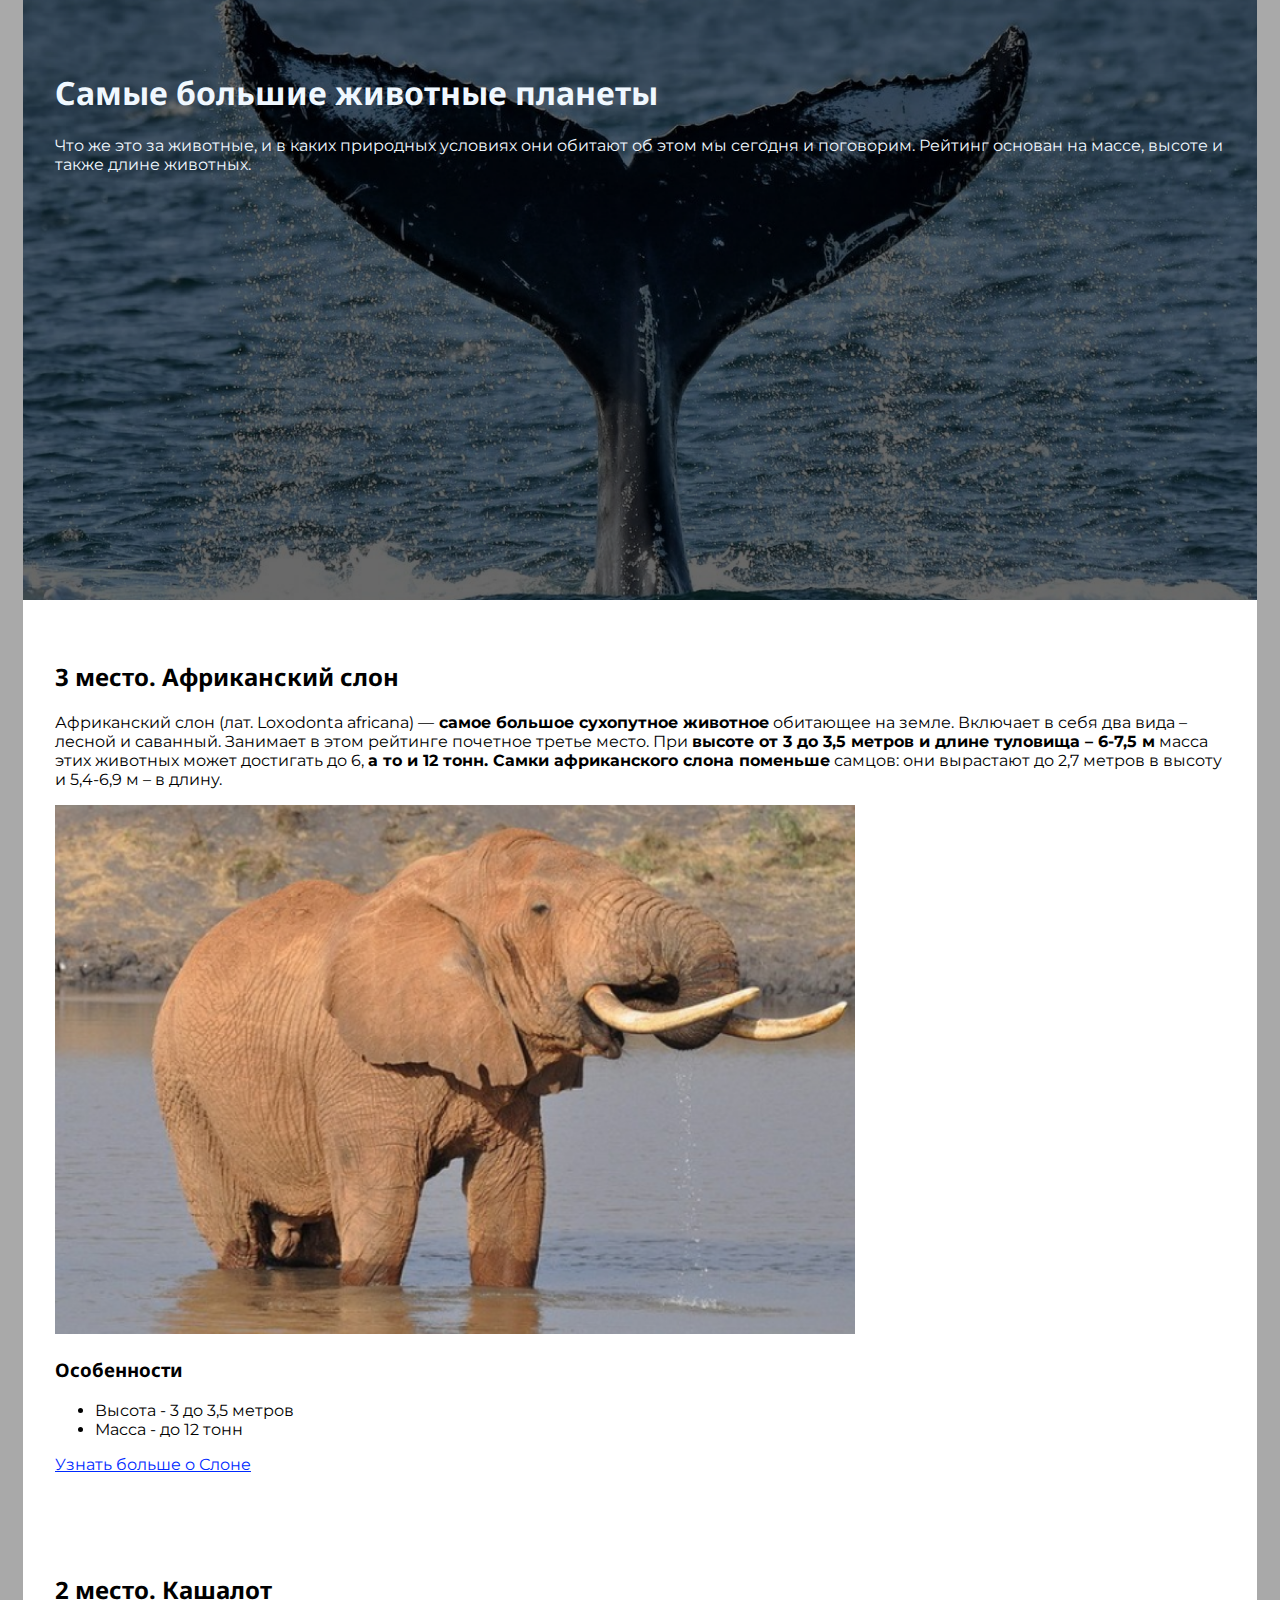
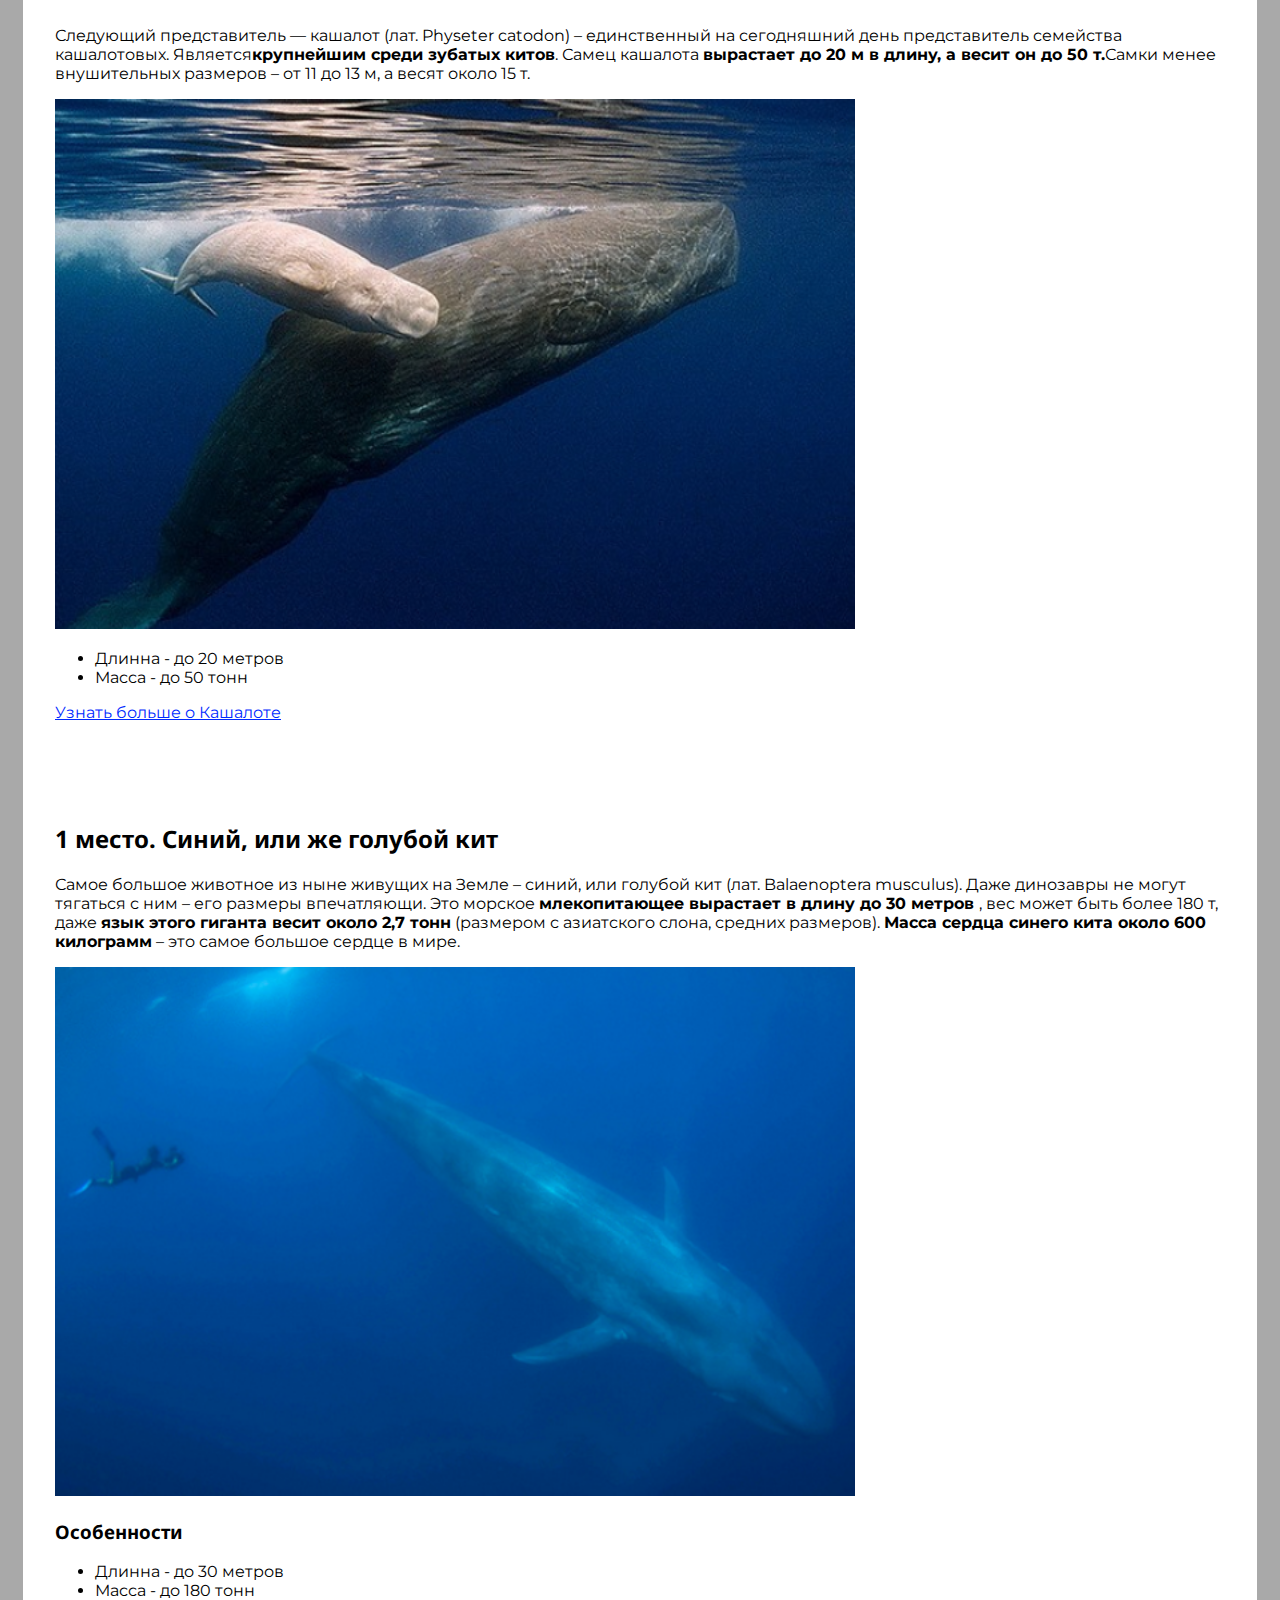
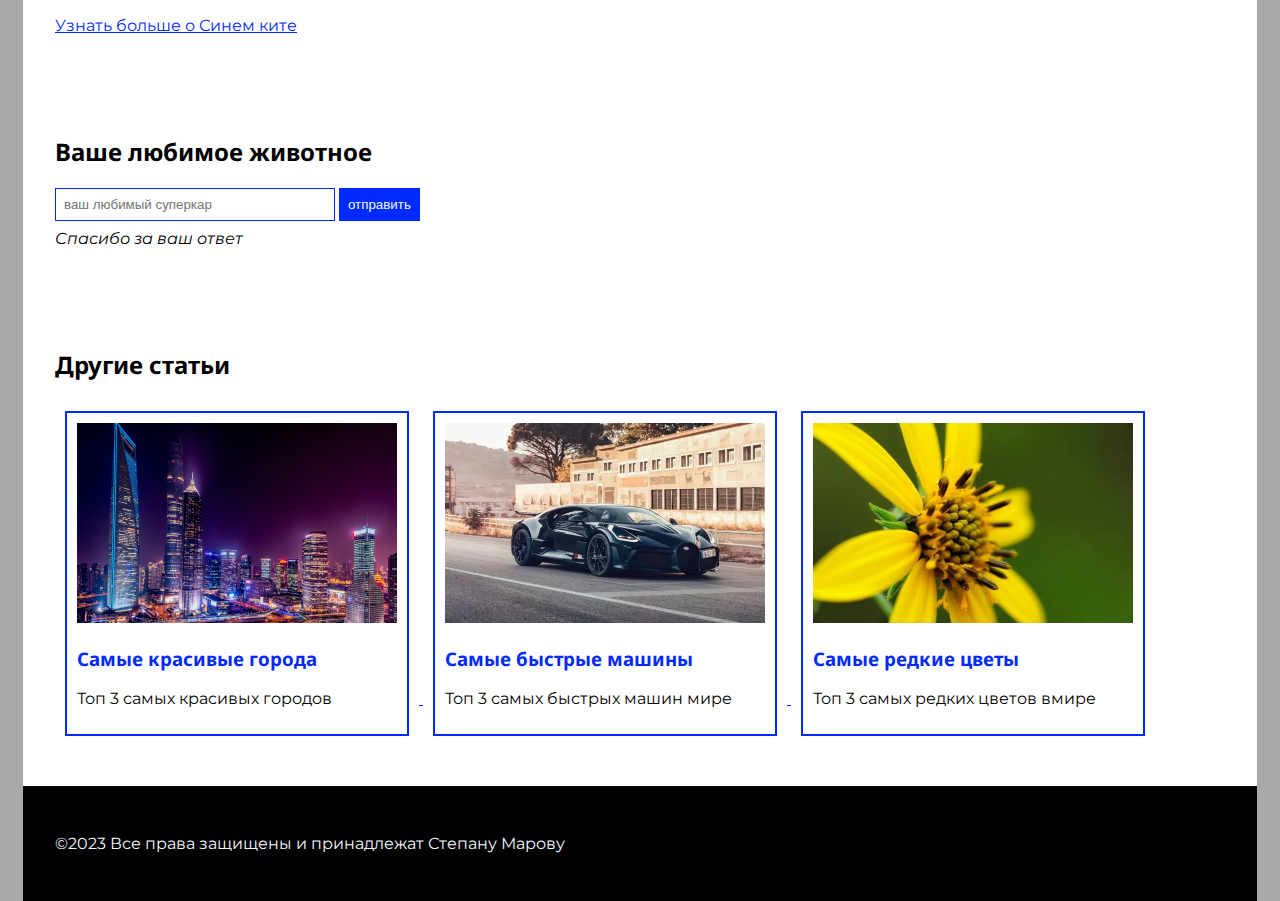
==== animals.html @ 17384a5b "Add files via upload" ====
<!DOCTYPE html>
<html lang="en">

<head>
    <meta charset="UTF-8">
    <meta http-equiv="X-UA-Compatible" content="IE=edge">
    <meta name="viewport" content="width=device-width, initial-scale=1.0">
    <title>самые большие животные</title>
    <link rel="stylesheet" href="./css/style.css">
</head>

<body>
    <header class="animals">
        <h1>
            Самые большие животные планеты
        </h1>
        <p>
            Что же это за животные, и в каких природных условиях они обитают об этом мы сегодня и поговорим. Рейтинг
            основан на массе, высоте и также длине животных.
        </p>
    </header>

    <section>
        <h2>
            3 место. Африканский слон
        </h2>
        <p>
            Африканский слон (лат. Loxodonta africana) —<b> самое большое сухопутное животное</b> обитающее на земле.
            Включает в себя два вида – лесной и саванный. Занимает в этом рейтинге почетное третье место. При <b> высоте
                от 3 до 3,5 метров и длине туловища – 6-7,5 м</b> масса этих животных может достигать до 6, <b>а то и 12
                тонн. Самки африканского слона поменьше</b> самцов: они вырастают до 2,7 метров в высоту и 5,4-6,9 м – в
            длину.
        </p>
        <img src="./img/Слон.png" alt="слон">
        <h3>
            Особенности
        </h3>
        <ul>
            <li>Высота - 3 до 3,5 метров</li>
            <li>Масса - до 12 тонн</li>
        </ul>
        <a href="https://ru.wikipedia.org/wiki/Африканские_слоны">Узнать больше о Слоне</a>
    </section>
    <section>
        <h2>2 место. Кашалот</h2>
        <p>
            Следующий представитель — кашалот (лат. Physeter catodon) – единственный на сегодняшний день представитель
            семейства кашалотовых. Является<b>крупнейшим среди зубатых китов</b>. Самец кашалота <b>вырастает до 20 м в
                длину, а весит он до 50 т.</b>Самки менее внушительных размеров – от 11 до 13 м, а весят около 15 т.
        </p>
        <img src="./img/Кашалот.png" alt="Кашалот">
        <ul>
            <li>Длинна - до 20 метров</li>
            <li>Масса - до 50 тонн</li>
        </ul>
        <a href="https://ru.wikipedia.org/wiki/Кашалот">Узнать больше о Кашалоте</a>
    </section>

    <section>
        <h2>1 место. Синий, или же голубой кит</h2>
        <p>
            Самое большое животное из ныне живущих на Земле – синий, или голубой кит (лат. Balaenoptera musculus). Даже динозавры не могут тягаться с ним – его размеры впечатляющи. Это морское <b> млекопитающее вырастает в длину до 30 метров </b> , вес может быть более 180 т, даже <b> язык этого гиганта весит около 2,7 тонн</b> (размером с азиатского слона, средних размеров). <b>Масса сердца синего кита около 600 килограмм</b>  – это самое большое сердце в мире.


        </p>

        <img src="./img/Кит.png" alt="синий кит">
        <h3>Особенности</h3>
        <ul>
            <li>Длинна - до 30 метров</li>
            <li>Масса - до 180 тонн</li>
        </ul>

        <a href="https://ru.wikipedia.org/wiki/Синий_кит">Узнать больше о Синем ките</a>
    </section>

    
    <section>
        <h2>
            Ваше любимое животное
            </h2>
        <input type="text" placeholder="ваш любимый суперкар">
        <button>отправить</button>
        <br>
        <span><i>Спасибо за ваш ответ</i></span>
    </section>

    <section>
        <h2>Другие статьи</h2>
        <a href="./index.html">
            <div>
                <img src="./img/Top3Town.png" alt="город">
                <h3> Самые красивые города</h3>
                <p>Топ 3 самых красивых городов  </p>
            </div>
        </a>
        <a href="./car.html">
            <div>
                <img src="./img/Top5Car.png" alt="Бугатти">
                <h3> Самые быстрые машины
                    </h3>
                <p>Топ 3 самых быстрых машин мире</p>
            </div>
        </a>
        <a href="./flower.html">
            <div>
                <img src="./img/Top5Flowers.png" alt="">
                <h3> Самые редкие цветы</h3>
                <p>Топ 3 самых редких цветов вмире </p>
            </div>
        </a>
    </section>

    <footer>
        <p>
            ©2023 Все права защищены и принадлежат Степану Марову
        </p>
    </footer>

</body>

</html>

</body>

</html>
---- css/style.css ----
@import url('https://fonts.googleapis.com/css2?family=Montserrat:ital,wght@0,100;0,200;0,300;0,400;0,500;0,600;0,700;0,800;0,900;1,100;1,200;1,300;1,400;1,500;1,600;1,700;1,800;1,900&display=swap');

@import url('https://fonts.googleapis.com/css2?family=Noto+Sans:wght@700&display=swap');

div {
    border: 2px solid rgb(0, 42, 255);
    display: inline-block;
    padding: 10px 10px 10px 10px;
    margin: 10px 10px 10px 10px;
    transition: 0.5s;
    cursor: pointer;
}

div:hover {
    background-color: rgb(193, 203, 255);
}

div h3 {
    color: rgb(0, 42, 255);
}

p {
    color: black;
}

a {
    color: rgb(0, 42, 255);
}

section {
    padding: 40px 32px 40px 32px;
    margin: 0px auto 0px auto;
    max-width: 1170px;
    background-color: rgb(255, 255, 255);
}

header {
    padding: 50px 32px 50px 32px;
    background-image: url(../img/headerBGTown.png);
    color: aliceblue;
    height: 500px;
    background-size: cover;
    background-position: center;
    max-width: 1170px;
    margin: 0px auto 0px auto;

}
header.car{
    background-image: url(../img/headerBGcar.png);
}

header.flower{
    background-image: url(../img/headerBGPlants.png);
}

header.animals{
    background-image: url(../img/headerBGAnimals.png);
}


header p {
    color: aliceblue;

}

body {
    margin: 0px 0px 0px 0px;
    background-color: darkgray;
    font-family: 'Montserrat', sans-serif;
}

footer {
    background-color: black;
    padding: 32px 32px 32px 32px;
    margin: 0px auto 0px auto;
    max-width: 1170px;
}

footer p {
    color: aliceblue;
}

img {
    width: 100%;
    max-width: 800px;
}

input {
    padding: 8px 8px 8px 8px;
    width: 100%;
    max-width: 280px;
    border: 1px solid rgb(0, 42, 255);
    margin-bottom: 8px;
    box-sizing: border-box;
}

button {
    padding: 8px 8px 8px 8px;
    background-color: rgb(0, 42, 255);
    color: aliceblue;
    margin-bottom: 8px;
    border: 1px solid rgb(0, 42, 255);
    transition: 0.5s;
    cursor: pointer;
}

button:hover {
    background-color: aliceblue;
    color: rgb(0, 42, 255);
}

a {
    transition: 0.5s;
}

a:hover {
    color: rgb(0, 0, 0);
}

h1,h2,h3 {
    font-family: 'Noto Sans', sans-serif;
}
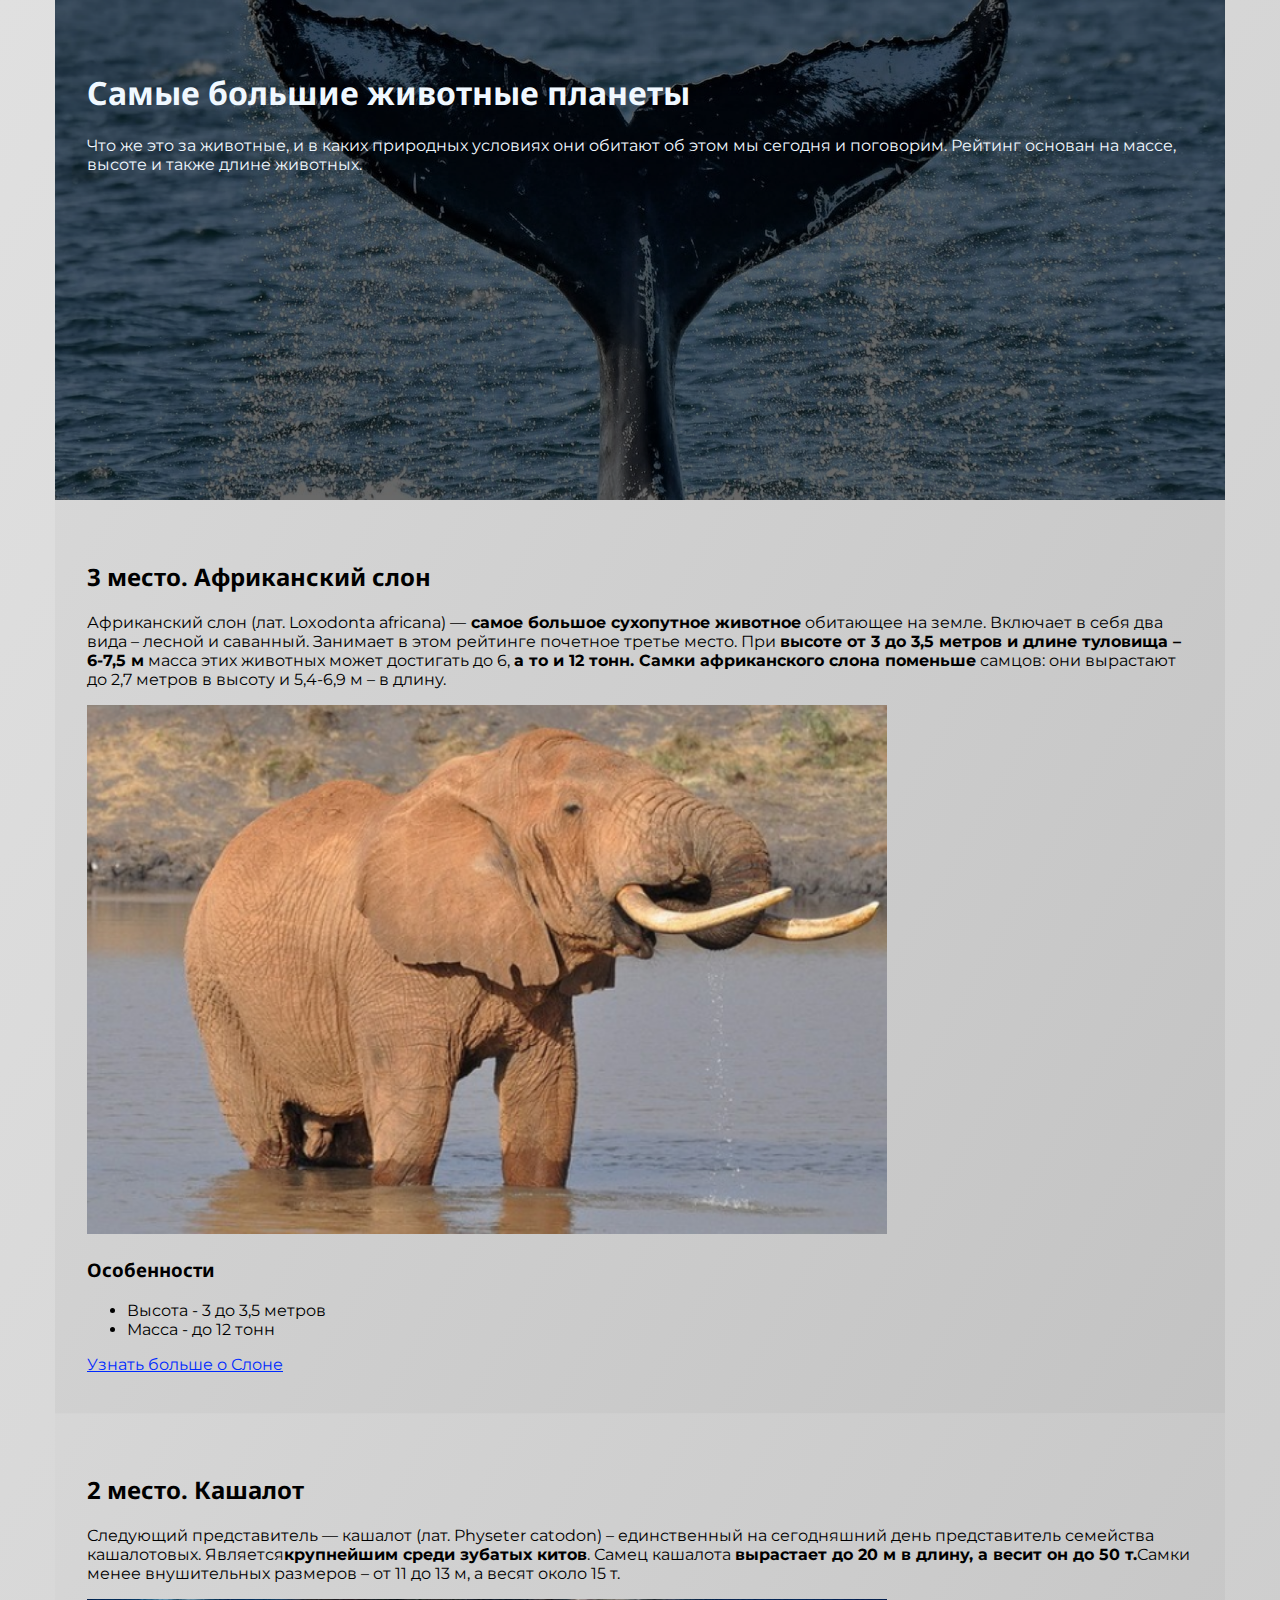
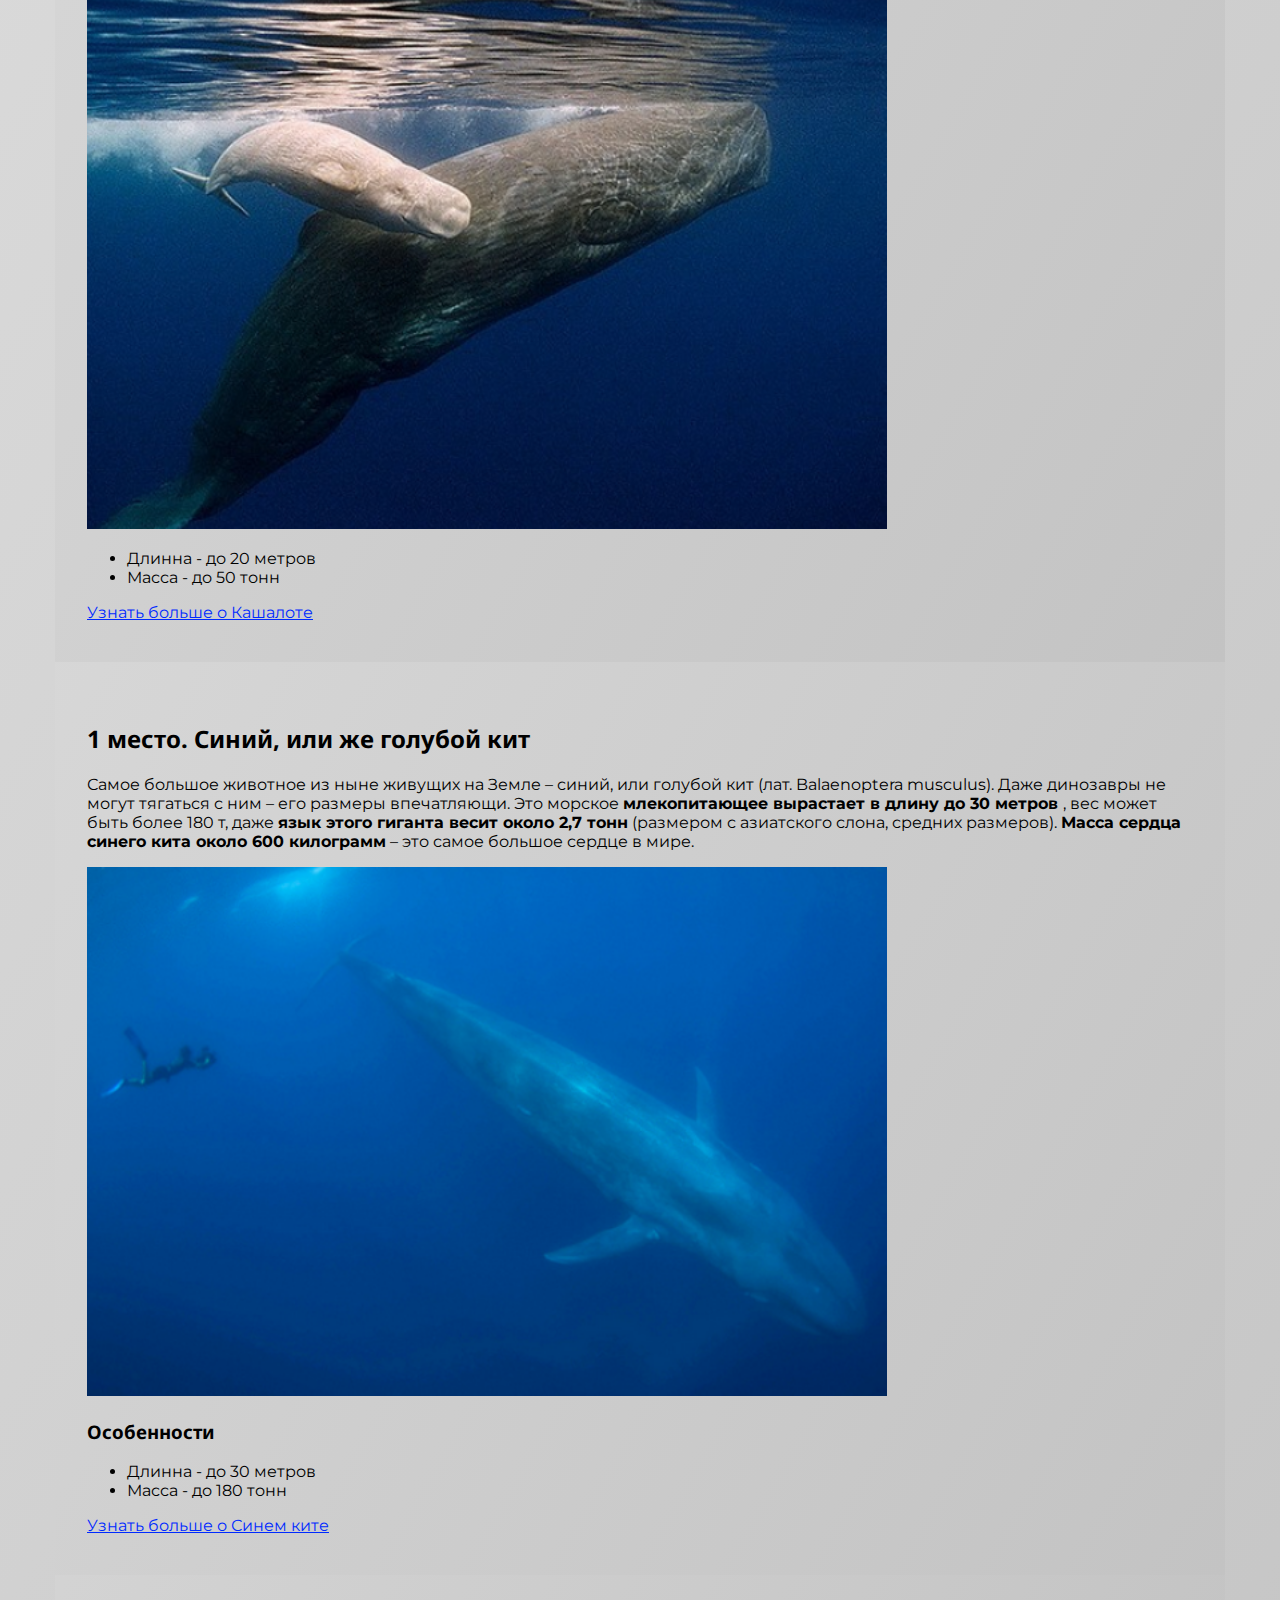
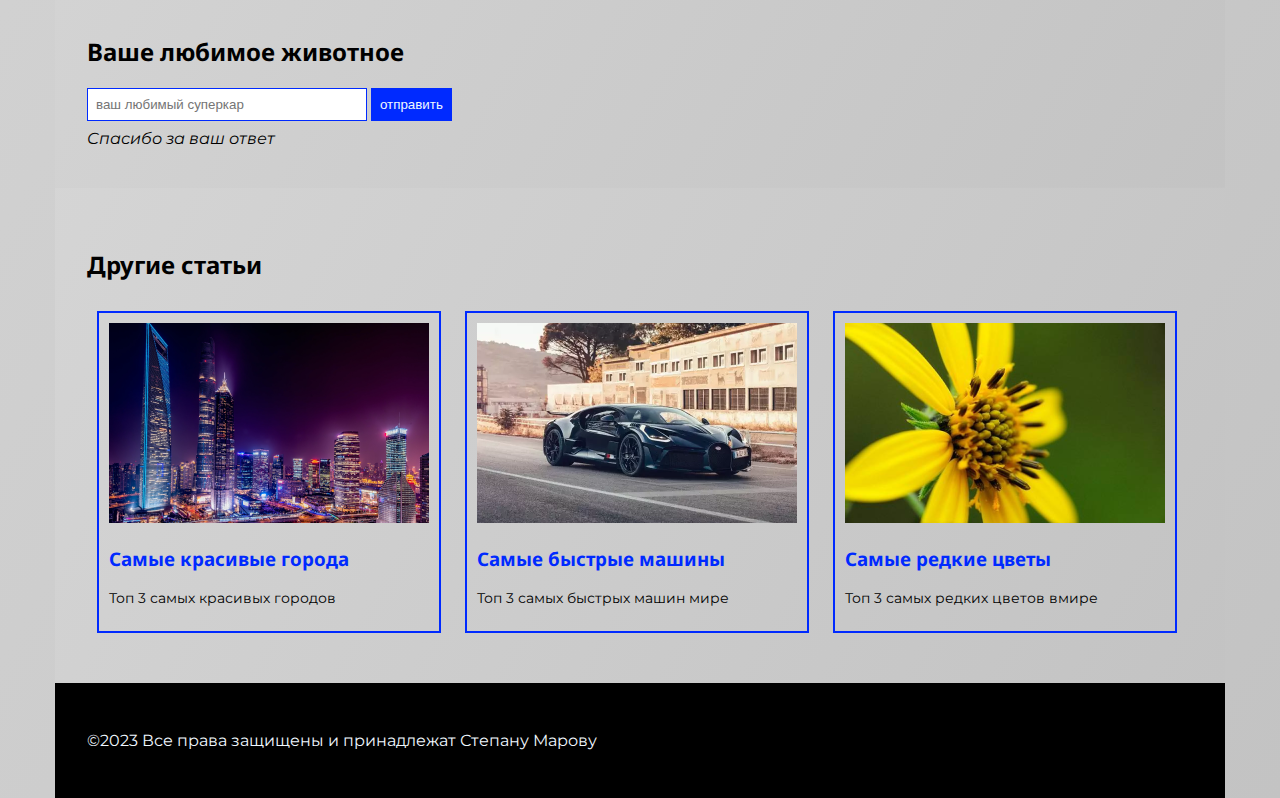
==== commit 1f76e3be: "Add files via upload" ====
--- a/animals.html
+++ b/animals.html
@@ -20,7 +20,7 @@
         </p>
     </header>
 
-    <section>
+    <section class="one">
         <h2>
             3 место. Африканский слон
         </h2>
@@ -41,7 +41,8 @@
         </ul>
         <a href="https://ru.wikipedia.org/wiki/Африканские_слоны">Узнать больше о Слоне</a>
     </section>
-    <section>
+
+    <section class="two">
         <h2>2 место. Кашалот</h2>
         <p>
             Следующий представитель — кашалот (лат. Physeter catodon) – единственный на сегодняшний день представитель
@@ -56,7 +57,7 @@
         <a href="https://ru.wikipedia.org/wiki/Кашалот">Узнать больше о Кашалоте</a>
     </section>
 
-    <section>
+    <section class="three">
         <h2>1 место. Синий, или же голубой кит</h2>
         <p>
             Самое большое животное из ныне живущих на Земле – синий, или голубой кит (лат. Balaenoptera musculus). Даже динозавры не могут тягаться с ним – его размеры впечатляющи. Это морское <b> млекопитающее вырастает в длину до 30 метров </b> , вес может быть более 180 т, даже <b> язык этого гиганта весит около 2,7 тонн</b> (размером с азиатского слона, средних размеров). <b>Масса сердца синего кита около 600 килограмм</b>  – это самое большое сердце в мире.
@@ -75,7 +76,7 @@
     </section>
 
     
-    <section>
+    <section class="four">
         <h2>
             Ваше любимое животное
             </h2>
@@ -85,7 +86,7 @@
         <span><i>Спасибо за ваш ответ</i></span>
     </section>
 
-    <section>
+    <section class="five">
         <h2>Другие статьи</h2>
         <a href="./index.html">
             <div>
@@ -120,7 +121,3 @@
 </body>
 
 </html>
-
-</body>
-
-</html>--- a/css/style.css
+++ b/css/style.css
@@ -1,3 +1,5 @@
+
+
 @import url('https://fonts.googleapis.com/css2?family=Montserrat:ital,wght@0,100;0,200;0,300;0,400;0,500;0,600;0,700;0,800;0,900;1,100;1,200;1,300;1,400;1,500;1,600;1,700;1,800;1,900&display=swap');
 
 @import url('https://fonts.googleapis.com/css2?family=Noto+Sans:wght@700&display=swap');
@@ -27,11 +29,73 @@
     color: rgb(0, 42, 255);
 }
 
-section {
-    padding: 40px 32px 40px 32px;
-    margin: 0px auto 0px auto;
-    max-width: 1170px;
-    background-color: rgb(255, 255, 255);
+section.one{
+     padding: 40px 32px 40px 32px;
+    margin: 0px auto 0px auto;
+    max-width: 1170px;
+    /* background-color: rgb(255, 255, 255); */
+       background: linear-gradient(120deg, rgb(255, 255, 255), rgb(195, 195, 195));
+    background-repeat: no-repeat;
+    background-position: right bottom;
+    animation: bodybg 10s infinite alternate-reverse;
+    background-size: 400%;
+    width: 100%;
+
+}
+section.two{
+    padding: 40px 32px 40px 32px;
+    margin: 0px auto 0px auto;
+    max-width: 1170px;
+    /* background-color: rgb(255, 255, 255); */
+       background: linear-gradient(120deg, rgb(255, 255, 255), rgb(195, 195, 195));
+    background-repeat: no-repeat;
+    background-position: right bottom;
+    animation: bodybg 5s infinite alternate-reverse;
+    background-size: 400%;
+    width: 100%;
+    
+
+}
+section.three{
+    padding: 40px 32px 40px 32px;
+    margin: 0px auto 0px auto;
+    max-width: 1170px;
+    /* background-color: rgb(255, 255, 255); */
+       background: linear-gradient(120deg, rgb(255, 255, 255), rgb(195, 195, 195));
+    background-repeat: no-repeat;
+    background-position: right bottom;
+    animation: bodybg 5s infinite alternate-reverse;
+    background-size: 400%;
+    width: 100%;
+    
+
+}
+section.four{
+    padding: 40px 32px 40px 32px;
+    margin: 0px auto 0px auto;
+    max-width: 1170px;
+    /* background-color: rgb(255, 255, 255); */
+       background: linear-gradient(120deg, rgb(255, 255, 255), rgb(195, 195, 195));
+    background-repeat: no-repeat;
+    background-position: right bottom;
+    animation: bodybg 5s infinite alternate-reverse;
+    background-size: 400%;
+    width: 100%;
+    
+
+}
+section.five{
+    padding: 40px 32px 40px 32px;
+    margin: 0px auto 0px auto;
+    max-width: 1170px;
+    /* background-color: rgb(255, 255, 255); */
+       background: linear-gradient(120deg, rgb(255, 255, 255), rgb(195, 195, 195));
+    background-repeat: no-repeat;
+    background-position: right bottom;
+    animation: bodybg 5s infinite alternate-reverse;
+    background-size: 400%;
+    width: 100%;
+    
 }
 
 header {
@@ -62,19 +126,59 @@
     color: aliceblue;
 
 }
+
+footer{
+    background-color: black;
+    padding: 32px 32px 32px 32px;
+    margin: 0px auto 0px auto;
+    max-width: 1170px;
+}     
+
 
 body {
     margin: 0px 0px 0px 0px;
     background-color: darkgray;
     font-family: 'Montserrat', sans-serif;
-}
-
-footer {
-    background-color: black;
-    padding: 32px 32px 32px 32px;
-    margin: 0px auto 0px auto;
-    max-width: 1170px;
-}
+    background: linear-gradient(120deg, rgb(255, 255, 255), rgb(195, 195, 195));
+    background-repeat: no-repeat;
+    background-position: right bottom;
+    animation: bodybg 10s infinite alternate-reverse;
+    background-size: 400%;
+    width: 100%;
+    
+}
+
+@keyframes bodybg{
+    0%{
+        background-position: top left;
+    }
+    100%{
+        background-position: right bottom;
+    }
+}
+
+
+
+@keyframes Other1{
+    0%{
+        transform: translateY(0px);
+    }
+    100%{
+        transform: translateY(20px);
+    }
+}
+
+@keyframes Other2{
+    0%{
+        transform: translateY(20px);
+    }
+    100%{
+        transform: translateY(0px);
+    }
+}
+
+
+
 
 footer p {
     color: aliceblue;
@@ -119,4 +223,27 @@
 
 h1,h2,h3 {
     font-family: 'Noto Sans', sans-serif;
-}+}
+
+ a.footer__contact{
+    color: azure;
+
+    
+ }
+   
+*{
+    box-sizing: border-box;
+}
+ section.five a{
+    animation :Other1 2s infinite alternate-reverse ease-in-out;
+    display: inline-block;
+}
+
+section.five a p{
+    font-size: 14px;
+}
+
+section.five a:nth-child(2n){
+    animation: Other2 2s infinite alternate-reverse ease-in-out;
+}
+
